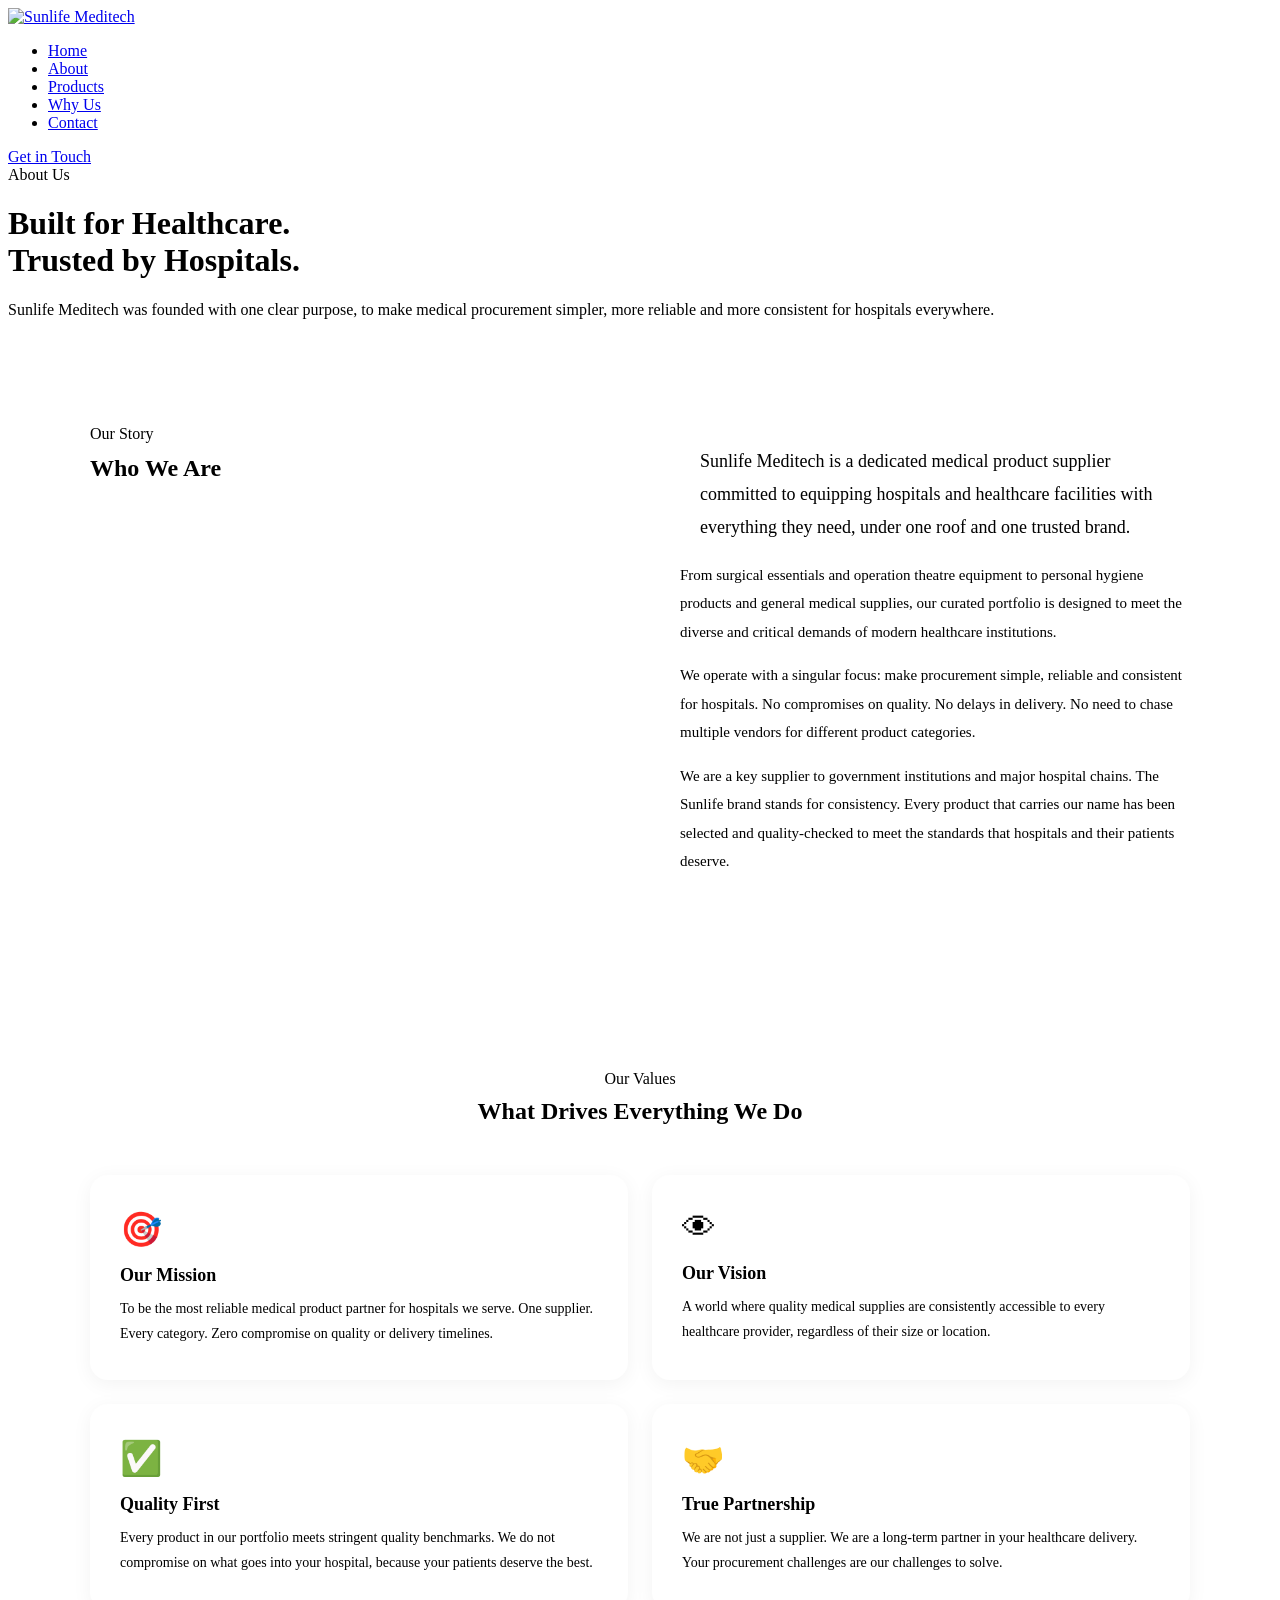
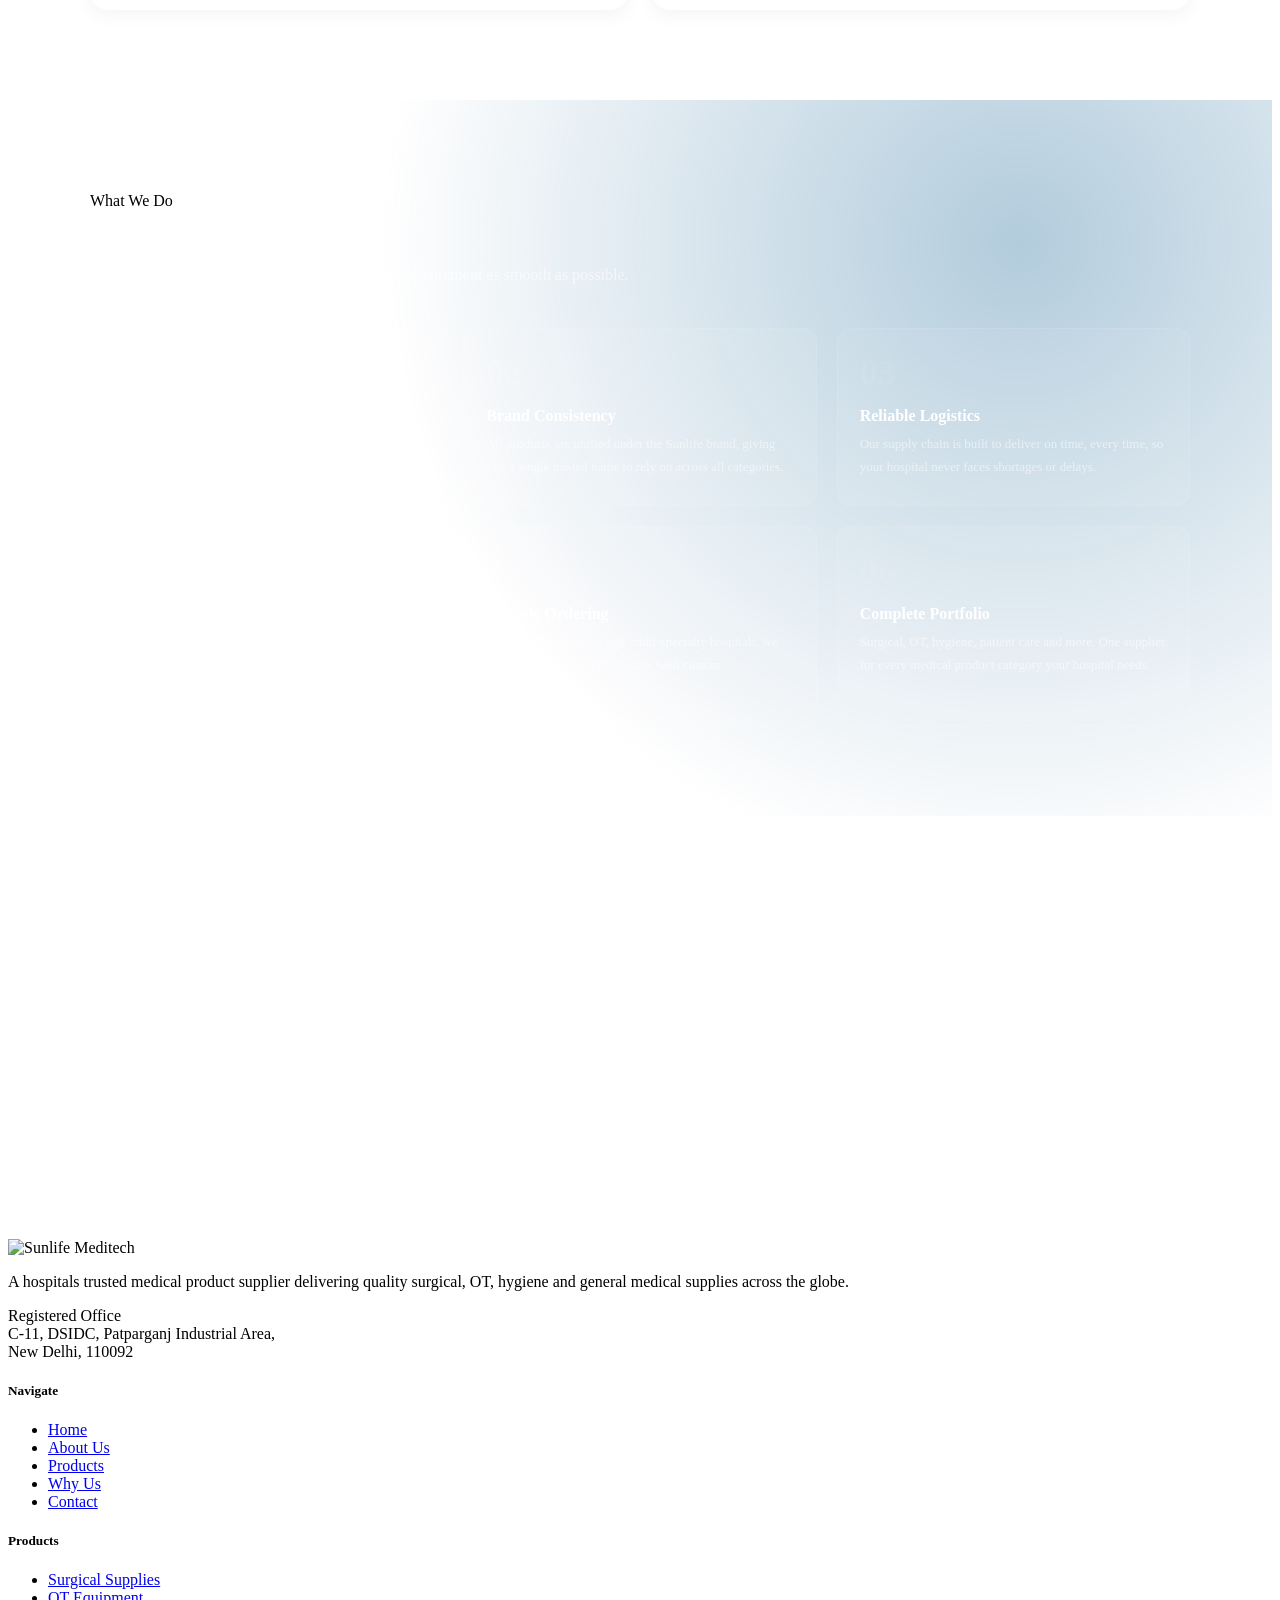
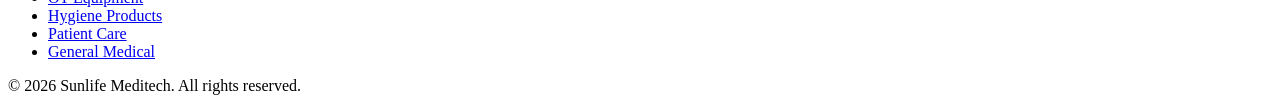
==== about.html @ 97c2a6d3 "Add files via upload" ====
<!DOCTYPE html>
<html lang="en">
<head>
  <meta charset="UTF-8"/>
  <meta name="viewport" content="width=device-width, initial-scale=1.0"/>
  <title>About Us | Sunlife Meditech</title>
  <link rel="stylesheet" href="css/style.css"/>
  <style>
    .story { padding: 90px 6%; background: var(--white); }
    .story-inner { max-width: 1100px; margin: 0 auto; display: grid; grid-template-columns: 1fr 1fr; gap: 80px; align-items: start; }
    .story-left { position: sticky; top: 100px; }
    .story-left .sec-title { margin-top: 12px; }
    .story-intro { font-size: 18px; font-weight: 400; line-height: 1.85; color: var(--text); margin: 20px 0 16px; border-left: 3px solid var(--orange); padding-left: 20px; }
    .story-body { font-size: 15px; color: var(--muted); line-height: 1.9; margin-bottom: 14px; }
    .values { padding: 90px 6%; background: var(--cream); }
    .values-inner { max-width: 1100px; margin: 0 auto; }
    .values-grid { display: grid; grid-template-columns: repeat(2,1fr); gap: 24px; margin-top: 50px; }
    .val-card { background: white; border-radius: 18px; padding: 34px 30px; box-shadow: 0 4px 20px rgba(0,0,0,0.05); border-top: 4px solid var(--blue); transition: transform 0.25s; }
    .val-card:hover { transform: translateY(-5px); }
    .val-card:nth-child(even) { border-top-color: var(--orange); }
    .val-card .vc-icon { font-size: 34px; margin-bottom: 16px; }
    .val-card .vc-title { font-size: 18px; font-weight: 700; color: var(--text); margin-bottom: 10px; }
    .val-card .vc-body { font-size: 14px; color: var(--muted); line-height: 1.8; }
    .what-we-do { padding: 90px 6%; background: var(--dark); position: relative; overflow: hidden; }
    .what-we-do::before { content: ''; position: absolute; inset: 0; background: radial-gradient(circle at 80% 20%, rgba(0,86,140,0.3) 0%, transparent 55%); }
    .wwd-inner { max-width: 1100px; margin: 0 auto; position: relative; z-index: 1; }
    .wwd-inner .sec-title { color: white; }
    .wwd-inner .sec-title span { color: var(--orange); }
    .wwd-inner .sec-sub { color: rgba(255,255,255,0.55); margin-bottom: 50px; }
    .wwd-grid { display: grid; grid-template-columns: repeat(3,1fr); gap: 20px; }
    .wwd-item { background: rgba(255,255,255,0.05); border: 1px solid rgba(255,255,255,0.08); border-radius: 14px; padding: 26px 22px; }
    .wwd-item .wi-num { font-size: 36px; font-weight: 800; color: rgba(255,255,255,0.06); line-height: 1; margin-bottom: 16px; }
    .wwd-item .wi-title { font-size: 16px; font-weight: 700; color: white; margin-bottom: 8px; }
    .wwd-item .wi-body { font-size: 13px; color: rgba(255,255,255,0.55); line-height: 1.75; }
    .commitment { padding: 90px 6%; background: var(--blue); }
    .commitment-inner { max-width: 900px; margin: 0 auto; text-align: center; }
    .commitment-inner h2 { font-size: clamp(28px, 4vw, 44px); font-weight: 800; color: white; line-height: 1.2; margin-bottom: 20px; }
    .commitment-inner p { font-size: 16px; color: rgba(255,255,255,0.75); line-height: 1.85; margin-bottom: 14px; }
    .commitment-inner a { display: inline-flex; align-items: center; gap: 8px; background: var(--orange); color: white; padding: 14px 32px; border-radius: 8px; font-weight: 700; font-size: 14px; text-decoration: none; margin-top: 16px; transition: all 0.2s; }
    .commitment-inner a:hover { background: var(--orange-deep); transform: translateY(-2px); }
    @media (max-width: 960px) { .story-inner { grid-template-columns: 1fr; } .story-left { position: static; } .values-grid { grid-template-columns: 1fr; } .wwd-grid { grid-template-columns: 1fr 1fr; } }
    @media (max-width: 640px) { .wwd-grid { grid-template-columns: 1fr; } }
  </style>
</head>
<body>
<nav id="mainNav" class="solid">
  <a href="index.html" class="logo-wrap"><img src="images/logo%20(5).png" alt="Sunlife Meditech"/></a>
  <ul class="nav-links" id="navLinks">
    <li><a href="index.html">Home</a></li>
    <li><a href="about.html" class="active">About</a></li>
    <li><a href="products.html">Products</a></li>
    <li><a href="why-us.html">Why Us</a></li>
    <li><a href="contact.html">Contact</a></li>
  </ul>
  <a href="contact.html" class="nav-btn">Get in Touch</a>
  <div class="hamburger" onclick="toggleMenu()"><span></span><span></span><span></span></div>
</nav>
<div class="page-hero">
  <div class="page-hero-inner">
    <div class="page-hero-tag">About Us</div>
    <h1>Built for <span>Healthcare.</span><br>Trusted by Hospitals.</h1>
    <p>Sunlife Meditech was founded with one clear purpose, to make medical procurement simpler, more reliable and more consistent for hospitals everywhere.</p>
  </div>
</div>
<section class="story">
  <div class="story-inner">
    <div class="story-left rl">
      <div class="sec-tag">Our Story</div>
      <h2 class="sec-title">Who We <span>Are</span></h2>
    </div>
    <div class="reveal">
      <p class="story-intro">Sunlife Meditech is a dedicated medical product supplier committed to equipping hospitals and healthcare facilities with everything they need, under one roof and one trusted brand.</p>
      <p class="story-body">From surgical essentials and operation theatre equipment to personal hygiene products and general medical supplies, our curated portfolio is designed to meet the diverse and critical demands of modern healthcare institutions.</p>
      <p class="story-body">We operate with a singular focus: make procurement simple, reliable and consistent for hospitals. No compromises on quality. No delays in delivery. No need to chase multiple vendors for different product categories.</p>
      <p class="story-body">We are a key supplier to government institutions and major hospital chains. The Sunlife brand stands for consistency. Every product that carries our name has been selected and quality-checked to meet the standards that hospitals and their patients deserve.</p>
    </div>
  </div>
</section>
<section class="values">
  <div class="values-inner">
    <div class="reveal" style="text-align:center;max-width:600px;margin:0 auto;">
      <div class="sec-tag" style="justify-content:center">Our Values</div>
      <h2 class="sec-title" style="margin-top:10px">What Drives <span>Everything We Do</span></h2>
    </div>
    <div class="values-grid">
      <div class="val-card reveal"><div class="vc-icon">&#127919;</div><div class="vc-title">Our Mission</div><div class="vc-body">To be the most reliable medical product partner for hospitals we serve. One supplier. Every category. Zero compromise on quality or delivery timelines.</div></div>
      <div class="val-card reveal"><div class="vc-icon">&#128065;</div><div class="vc-title">Our Vision</div><div class="vc-body">A world where quality medical supplies are consistently accessible to every healthcare provider, regardless of their size or location.</div></div>
      <div class="val-card reveal"><div class="vc-icon">&#9989;</div><div class="vc-title">Quality First</div><div class="vc-body">Every product in our portfolio meets stringent quality benchmarks. We do not compromise on what goes into your hospital, because your patients deserve the best.</div></div>
      <div class="val-card reveal"><div class="vc-icon">&#129309;</div><div class="vc-title">True Partnership</div><div class="vc-body">We are not just a supplier. We are a long-term partner in your healthcare delivery. Your procurement challenges are our challenges to solve.</div></div>
    </div>
  </div>
</section>
<section class="what-we-do">
  <div class="wwd-inner">
    <div class="reveal">
      <div class="sec-tag" style="color:var(--orange)"><span style="background:var(--orange);width:28px;height:2px;display:block"></span>What We Do</div>
      <h2 class="sec-title" style="margin-top:10px">How We <span>Serve Hospitals</span></h2>
      <p class="sec-sub" style="margin-top:12px;margin-bottom:44px;">Our operations are built around making hospital procurement as smooth as possible.</p>
    </div>
    <div class="wwd-grid">
      <div class="wwd-item reveal"><div class="wi-num">01</div><div class="wi-title">Product Sourcing</div><div class="wi-body">We source and quality-check every product in our portfolio, ensuring only the best reaches your facility.</div></div>
      <div class="wwd-item reveal"><div class="wi-num">02</div><div class="wi-title">Brand Consistency</div><div class="wi-body">All products are unified under the Sunlife brand, giving you a single trusted name to rely on across all categories.</div></div>
      <div class="wwd-item reveal"><div class="wi-num">03</div><div class="wi-title">Reliable Logistics</div><div class="wi-body">Our supply chain is built to deliver on time, every time, so your hospital never faces shortages or delays.</div></div>
      <div class="wwd-item reveal"><div class="wi-num">04</div><div class="wi-title">Dedicated Support</div><div class="wi-body">A dedicated account team manages your orders and resolves any queries quickly and professionally.</div></div>
      <div class="wwd-item reveal"><div class="wi-num">05</div><div class="wi-title">Flexible Ordering</div><div class="wi-body">From small clinics to large multi-specialty hospitals, we accommodate orders of all sizes with custom requirements.</div></div>
      <div class="wwd-item reveal"><div class="wi-num">06</div><div class="wi-title">Complete Portfolio</div><div class="wi-body">Surgical, OT, hygiene, patient care and more. One supplier for every medical product category your hospital needs.</div></div>
    </div>
  </div>
</section>
<section class="commitment">
  <div class="commitment-inner reveal">
    <h2>Our Commitment to You</h2>
    <p>When you partner with Sunlife Meditech, you get more than products. You get a team that is invested in the smooth running of your hospital, a consistent supply of quality-certified products, and a single point of contact for all your medical supply needs.</p>
    <a href="contact.html">Start a Conversation &#8594;</a>
  </div>
</section>
<footer>
  <div class="footer-inner">
    <div class="footer-brand">
      <div class="footer-logo"><img src="images/logo%20(5).png" alt="Sunlife Meditech"/></div>
      <p>A hospitals trusted medical product supplier delivering quality surgical, OT, hygiene and general medical supplies across the globe.</p>
      <div class="footer-offices">
        
        <div class="fo-block"><div class="fo-label">Registered Office</div><div class="fo-addr">C-11, DSIDC, Patparganj Industrial Area,<br>New Delhi, 110092</div></div>
      </div>
    </div>
    <div class="footer-col"><h5>Navigate</h5><ul><li><a href="index.html">Home</a></li><li><a href="about.html">About Us</a></li><li><a href="products.html">Products</a></li><li><a href="why-us.html">Why Us</a></li><li><a href="contact.html">Contact</a></li></ul></div>
    <div class="footer-col"><h5>Products</h5><ul><li><a href="products.html">Surgical Supplies</a></li><li><a href="products.html">OT Equipment</a></li><li><a href="products.html">Hygiene Products</a></li><li><a href="products.html">Patient Care</a></li><li><a href="products.html">General Medical</a></li></ul></div>
  </div>
  <div class="footer-bottom"><p>&#169; 2026 <span>Sunlife Meditech</span>. All rights reserved.</p></div>
</footer>
<script src="js/main.js"></script>
</body>
</html>
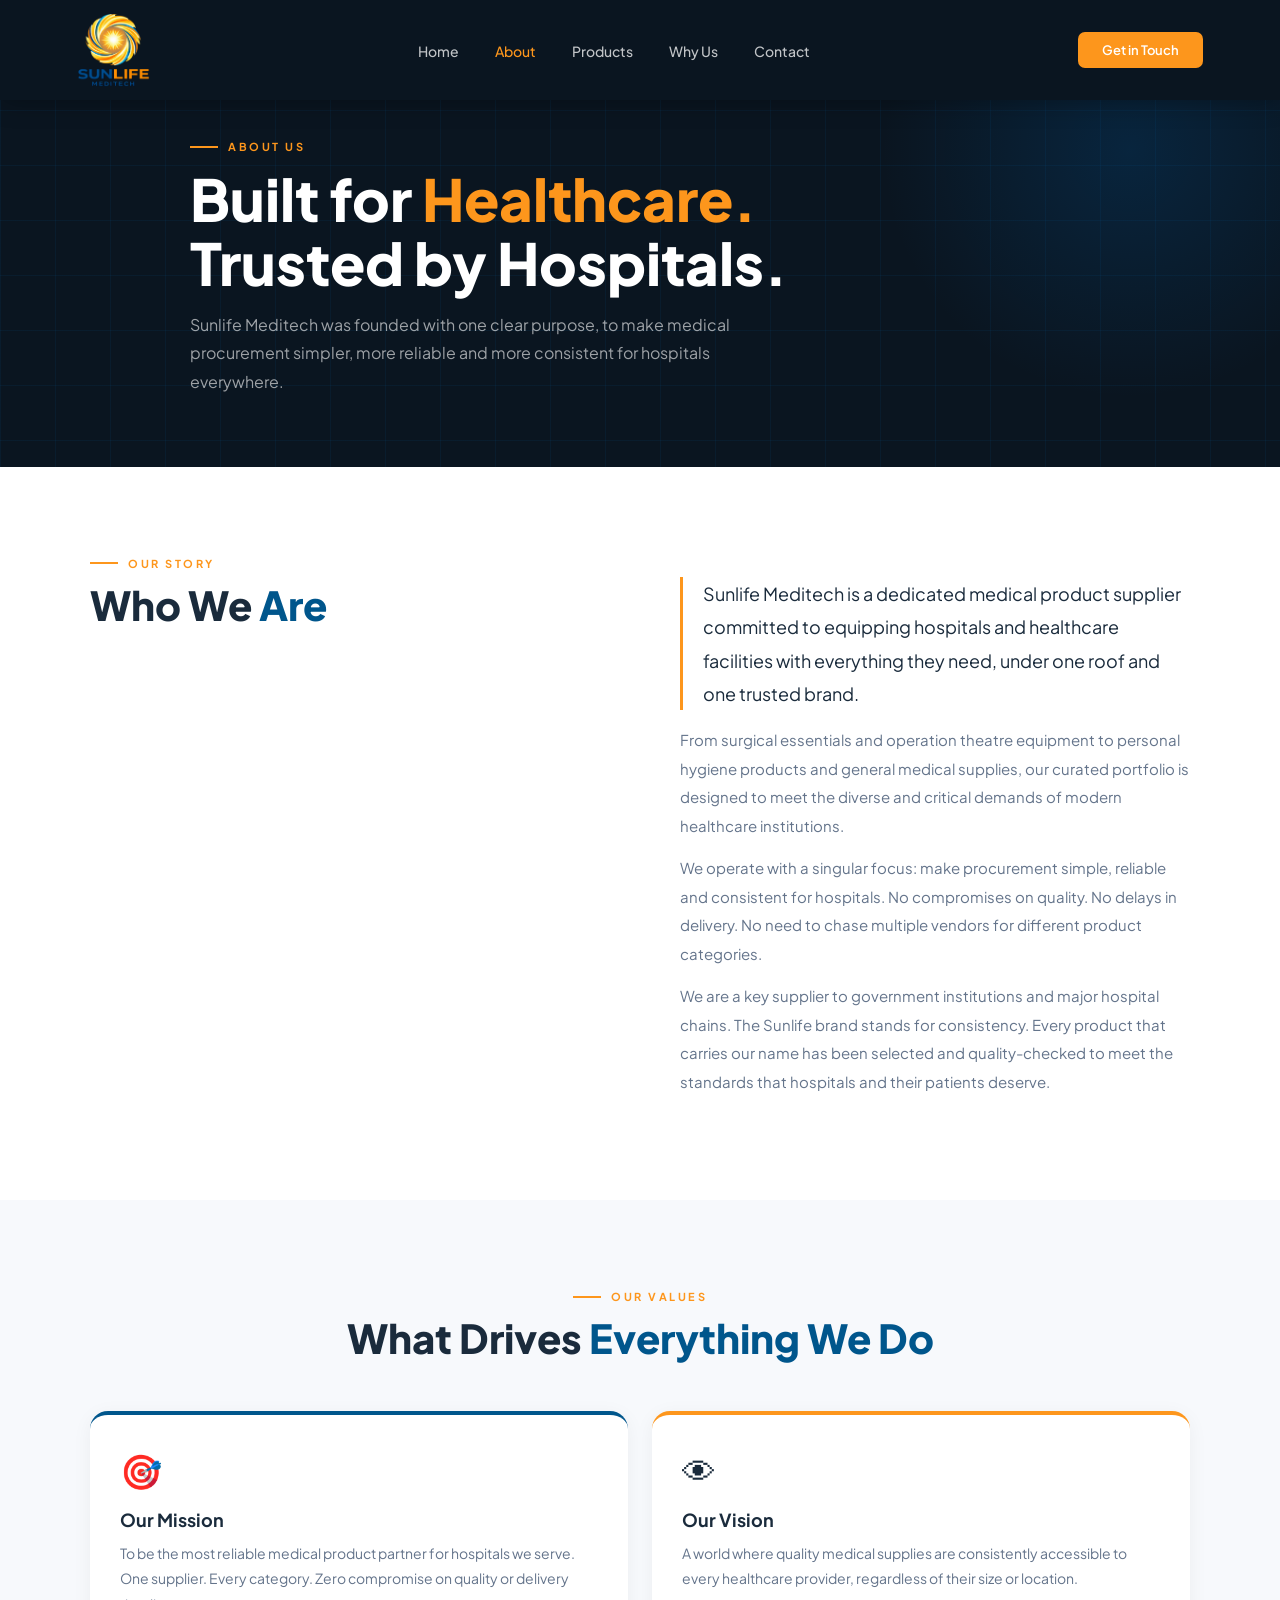
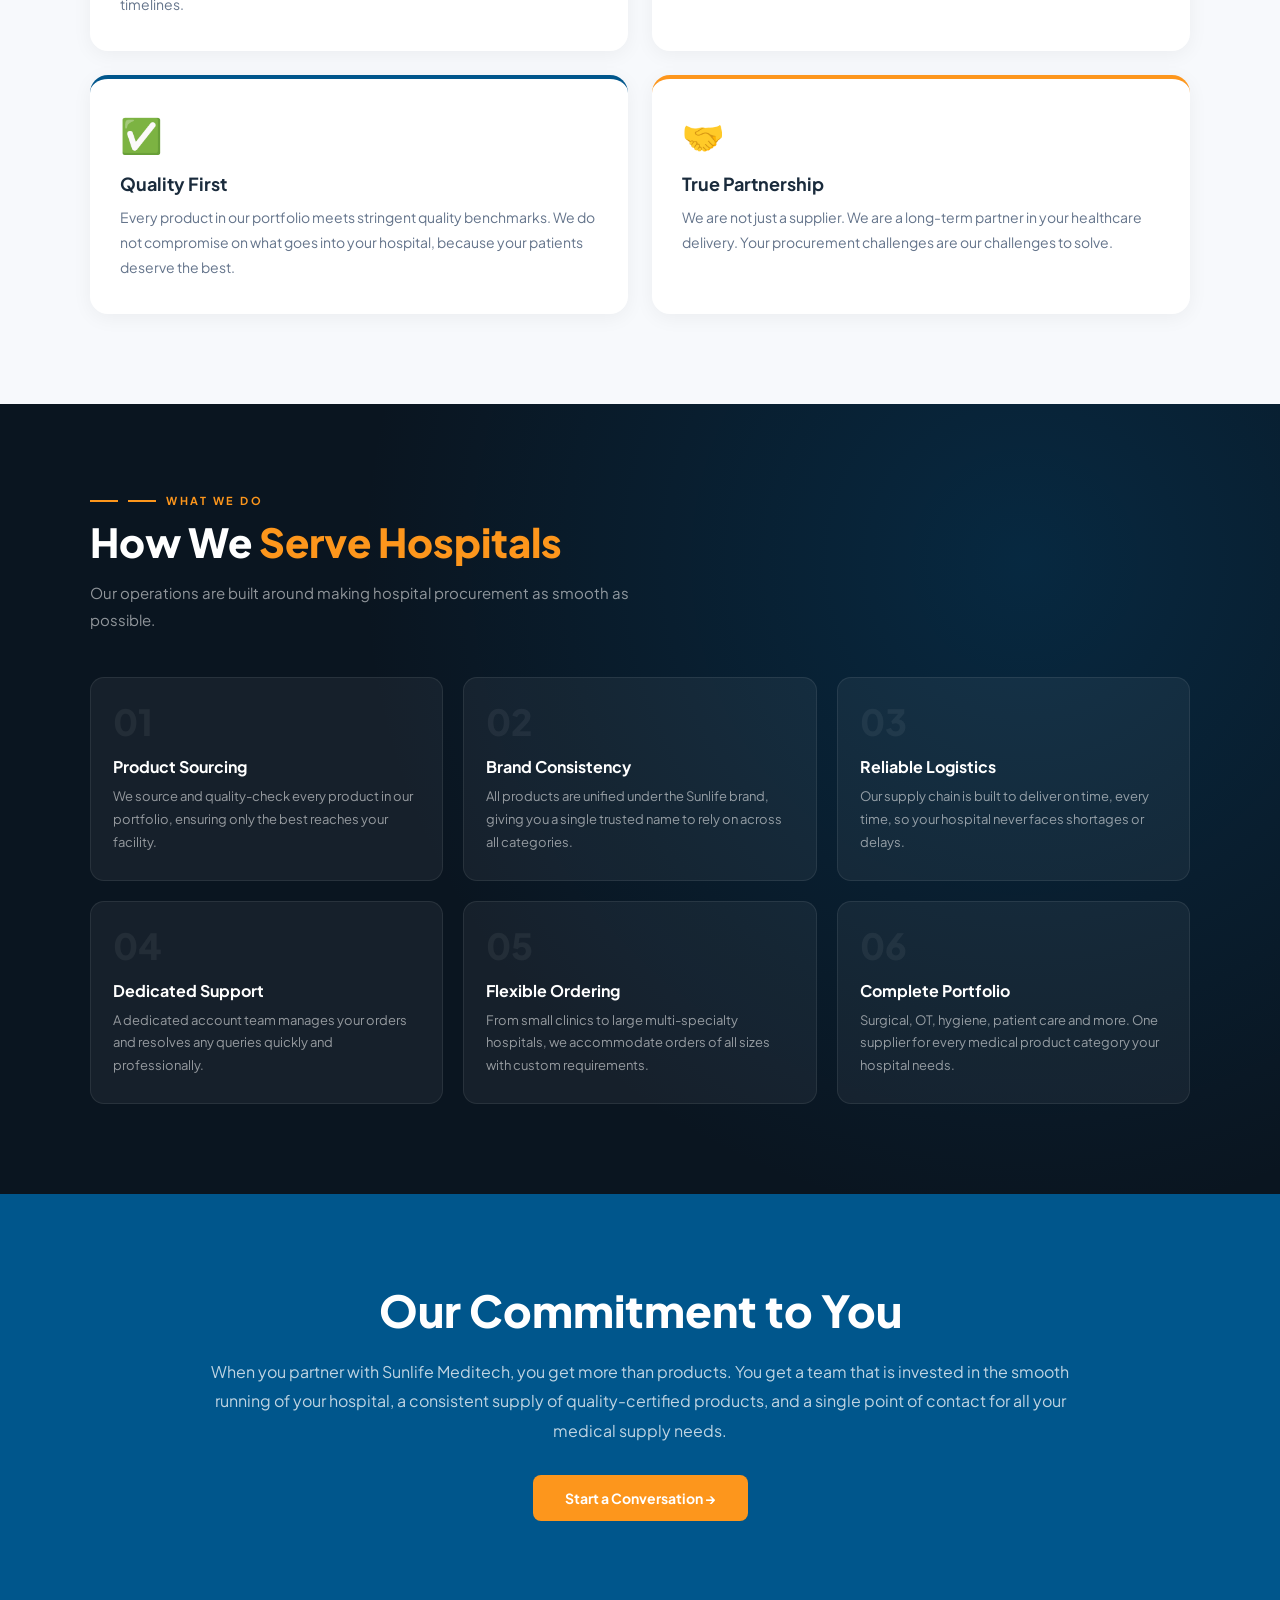
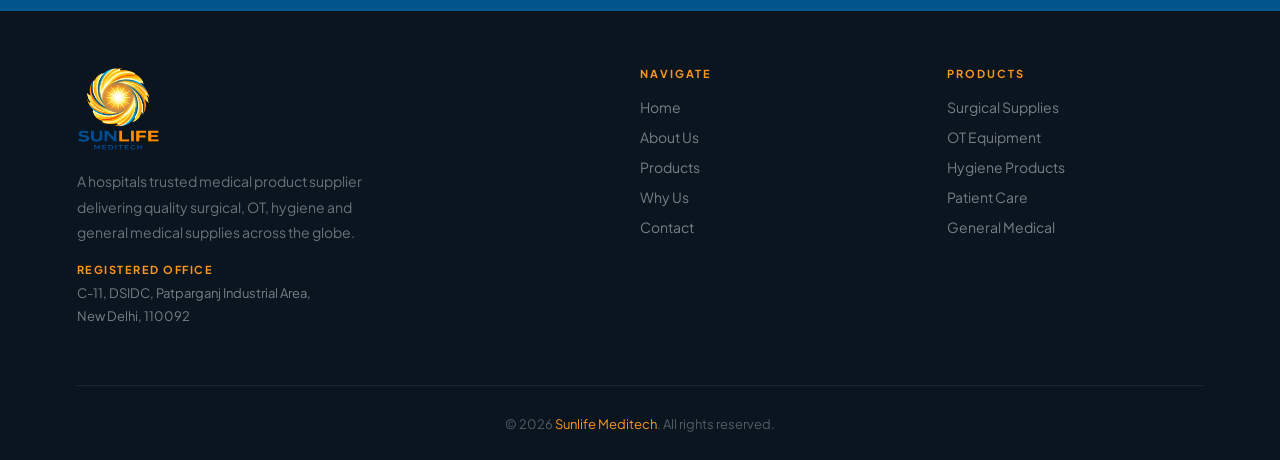
==== commit 4f2fbf94: "Install and configure Vercel Web Analytics ## Vercel Web Analytics Installation Complete  ### Summar" ====
--- a/about.html
+++ b/about.html
@@ -5,6 +5,7 @@
   <meta name="viewport" content="width=device-width, initial-scale=1.0"/>
   <title>About Us | Sunlife Meditech</title>
   <link rel="stylesheet" href="css/style.css"/>
+  <script defer src="https://cdn.vercel-insights.com/v1/script.js"></script>
   <style>
     .story { padding: 90px 6%; background: var(--white); }
     .story-inner { max-width: 1100px; margin: 0 auto; display: grid; grid-template-columns: 1fr 1fr; gap: 80px; align-items: start; }
--- a/css/style.css
+++ b/css/style.css
@@ -0,0 +1,94 @@
+@import url('https://fonts.googleapis.com/css2?family=Plus+Jakarta+Sans:wght@300;400;500;600;700;800&display=swap');
+
+:root {
+  --blue: #00568c;
+  --blue-deep: #003a61;
+  --blue-mid: #0072b8;
+  --blue-light: #e8f3fb;
+  --orange: #fd961c;
+  --orange-deep: #d97b0e;
+  --cream: #f7f9fc;
+  --white: #ffffff;
+  --dark: #0a1520;
+  --text: #1a2b3c;
+  --muted: #64748b;
+  --border: #e2e8f0;
+}
+
+*, *::before, *::after { margin: 0; padding: 0; box-sizing: border-box; }
+html { scroll-behavior: smooth; }
+body { font-family: 'Plus Jakarta Sans', sans-serif; background: var(--white); color: var(--text); overflow-x: hidden; }
+
+/* NAV */
+nav { position: fixed; top: 0; left: 0; width: 100%; z-index: 500; padding: 0 6%; display: flex; align-items: center; justify-content: space-between; height: 100px; transition: background 0.3s, box-shadow 0.3s; }
+nav.scrolled { background: #0a1520; backdrop-filter: blur(10px); box-shadow: 0 2px 24px rgba(0,0,0,0.3); }
+nav.solid { background: #0a1520; box-shadow: 0 2px 24px rgba(0,0,0,0.3); }
+.logo-wrap { display: flex; align-items: center; text-decoration: none; }
+.logo-wrap img { height: 74px; width: auto; object-fit: contain; }
+.footer-logo img { height: 84px; width: auto; object-fit: contain; }
+.nav-links { display: flex; gap: 36px; list-style: none; }
+.nav-links a { color: rgba(255,255,255,0.75); font-size: 14px; font-weight: 500; text-decoration: none; transition: color 0.2s; }
+.nav-links a:hover, .nav-links a.active { color: white; }
+.nav-links a.active { color: var(--orange); }
+.nav-btn { background: var(--orange); color: white; padding: 10px 24px; border-radius: 7px; font-weight: 600; font-size: 13px; text-decoration: none; transition: all 0.2s; }
+.nav-btn:hover { background: var(--orange-deep); }
+.hamburger { display: none; flex-direction: column; gap: 5px; cursor: pointer; }
+.hamburger span { width: 24px; height: 2px; background: white; border-radius: 2px; }
+
+/* PAGE HERO */
+.page-hero { background: var(--dark); padding: 140px 6% 70px; position: relative; overflow: hidden; }
+.page-hero::before { content: ''; position: absolute; inset: 0; background-image: linear-gradient(rgba(0,86,140,0.12) 1px, transparent 1px), linear-gradient(90deg, rgba(0,86,140,0.12) 1px, transparent 1px); background-size: 55px 55px; }
+.page-hero::after { content: ''; position: absolute; top: -100px; right: -100px; width: 500px; height: 500px; border-radius: 50%; background: radial-gradient(circle, rgba(0,100,180,0.2) 0%, transparent 70%); }
+.page-hero-inner { max-width: 900px; margin: 0 auto; position: relative; z-index: 2; }
+.page-hero-tag { font-size: 11px; font-weight: 700; letter-spacing: 2.5px; text-transform: uppercase; color: var(--orange); display: flex; align-items: center; gap: 10px; margin-bottom: 14px; }
+.page-hero-tag::before { content: ''; width: 28px; height: 2px; background: var(--orange); display: block; }
+.page-hero h1 { font-size: clamp(36px, 5vw, 58px); font-weight: 800; color: white; line-height: 1.1; margin-bottom: 16px; }
+.page-hero h1 span { color: var(--orange); }
+.page-hero p { font-size: 16px; color: rgba(255,255,255,0.6); line-height: 1.8; max-width: 600px; }
+
+/* SECTION COMMONS */
+.sec-tag { font-size: 11px; font-weight: 700; letter-spacing: 2.5px; text-transform: uppercase; color: var(--orange); display: flex; align-items: center; gap: 10px; margin-bottom: 12px; }
+.sec-tag::before { content: ''; width: 28px; height: 2px; background: var(--orange); display: block; }
+.sec-title { font-size: clamp(26px, 3.5vw, 40px); font-weight: 800; line-height: 1.15; color: var(--text); margin-bottom: 14px; }
+.sec-title span { color: var(--blue); }
+.sec-sub { font-size: 15px; color: var(--muted); line-height: 1.8; max-width: 580px; }
+
+/* TICKER */
+.ticker-wrap { background: var(--orange); padding: 11px 0; overflow: hidden; }
+.ticker { display: flex; white-space: nowrap; animation: tickerAnim 28s linear infinite; }
+.ticker-item { display: inline-flex; align-items: center; gap: 12px; font-size: 11px; font-weight: 700; letter-spacing: 2px; text-transform: uppercase; color: white; padding: 0 28px; }
+.ticker-item .sep { width: 5px; height: 5px; background: rgba(255,255,255,0.5); border-radius: 50%; }
+@keyframes tickerAnim { from { transform: translateX(0); } to { transform: translateX(-50%); } }
+
+/* FOOTER */
+footer { background: #0a1520; padding: 56px 6% 28px; }
+.footer-inner { max-width: 1200px; margin: 0 auto; display: grid; grid-template-columns: 2fr 1fr 1fr; gap: 50px; padding-bottom: 40px; border-bottom: 1px solid rgba(255,255,255,0.08); }
+.footer-brand p { font-size: 14px; color: rgba(255,255,255,0.4); line-height: 1.8; margin-top: 14px; max-width: 290px; }
+.footer-logo img { height: 84px; width: auto; object-fit: contain; }
+.footer-offices { margin-top: 18px; }
+.fo-block { margin-bottom: 16px; }
+.fo-label { font-size: 11px; font-weight: 700; letter-spacing: 1.5px; text-transform: uppercase; color: var(--orange); margin-bottom: 6px; }
+.fo-addr { font-size: 13px; color: rgba(255,255,255,0.45); line-height: 1.8; }
+.footer-col h5 { font-size: 11px; letter-spacing: 2px; text-transform: uppercase; color: var(--orange); font-weight: 700; margin-bottom: 16px; }
+.footer-col ul { list-style: none; display: flex; flex-direction: column; gap: 9px; }
+.footer-col ul a { font-size: 14px; color: rgba(255,255,255,0.45); text-decoration: none; transition: color 0.2s; }
+.footer-col ul a:hover { color: white; }
+.footer-bottom { max-width: 1200px; margin: 26px auto 0; font-size: 13px; color: rgba(255,255,255,0.3); text-align: center; padding-top: 4px; }
+.footer-bottom span { color: var(--orange); }
+
+/* SCROLL REVEAL */
+.reveal { opacity: 0; transform: translateY(30px); transition: opacity 0.6s ease, transform 0.6s ease; }
+.reveal.up { opacity: 1; transform: translateY(0); }
+.rl { opacity: 0; transform: translateX(-30px); transition: opacity 0.6s ease, transform 0.6s ease; }
+.rl.up { opacity: 1; transform: translateX(0); }
+.rr { opacity: 0; transform: translateX(30px); transition: opacity 0.6s ease, transform 0.6s ease; }
+.rr.up { opacity: 1; transform: translateX(0); }
+
+/* RESPONSIVE */
+@media (max-width: 960px) { .footer-inner { grid-template-columns: 1fr; gap: 30px; } }
+@media (max-width: 640px) {
+  .nav-links, .nav-btn { display: none; }
+  .hamburger { display: flex; }
+  .nav-links.open { display: flex; flex-direction: column; position: absolute; top: 72px; left: 0; right: 0; background: var(--dark); padding: 20px 6%; gap: 18px; }
+  .footer-bottom { flex-direction: column; text-align: center; }
+}
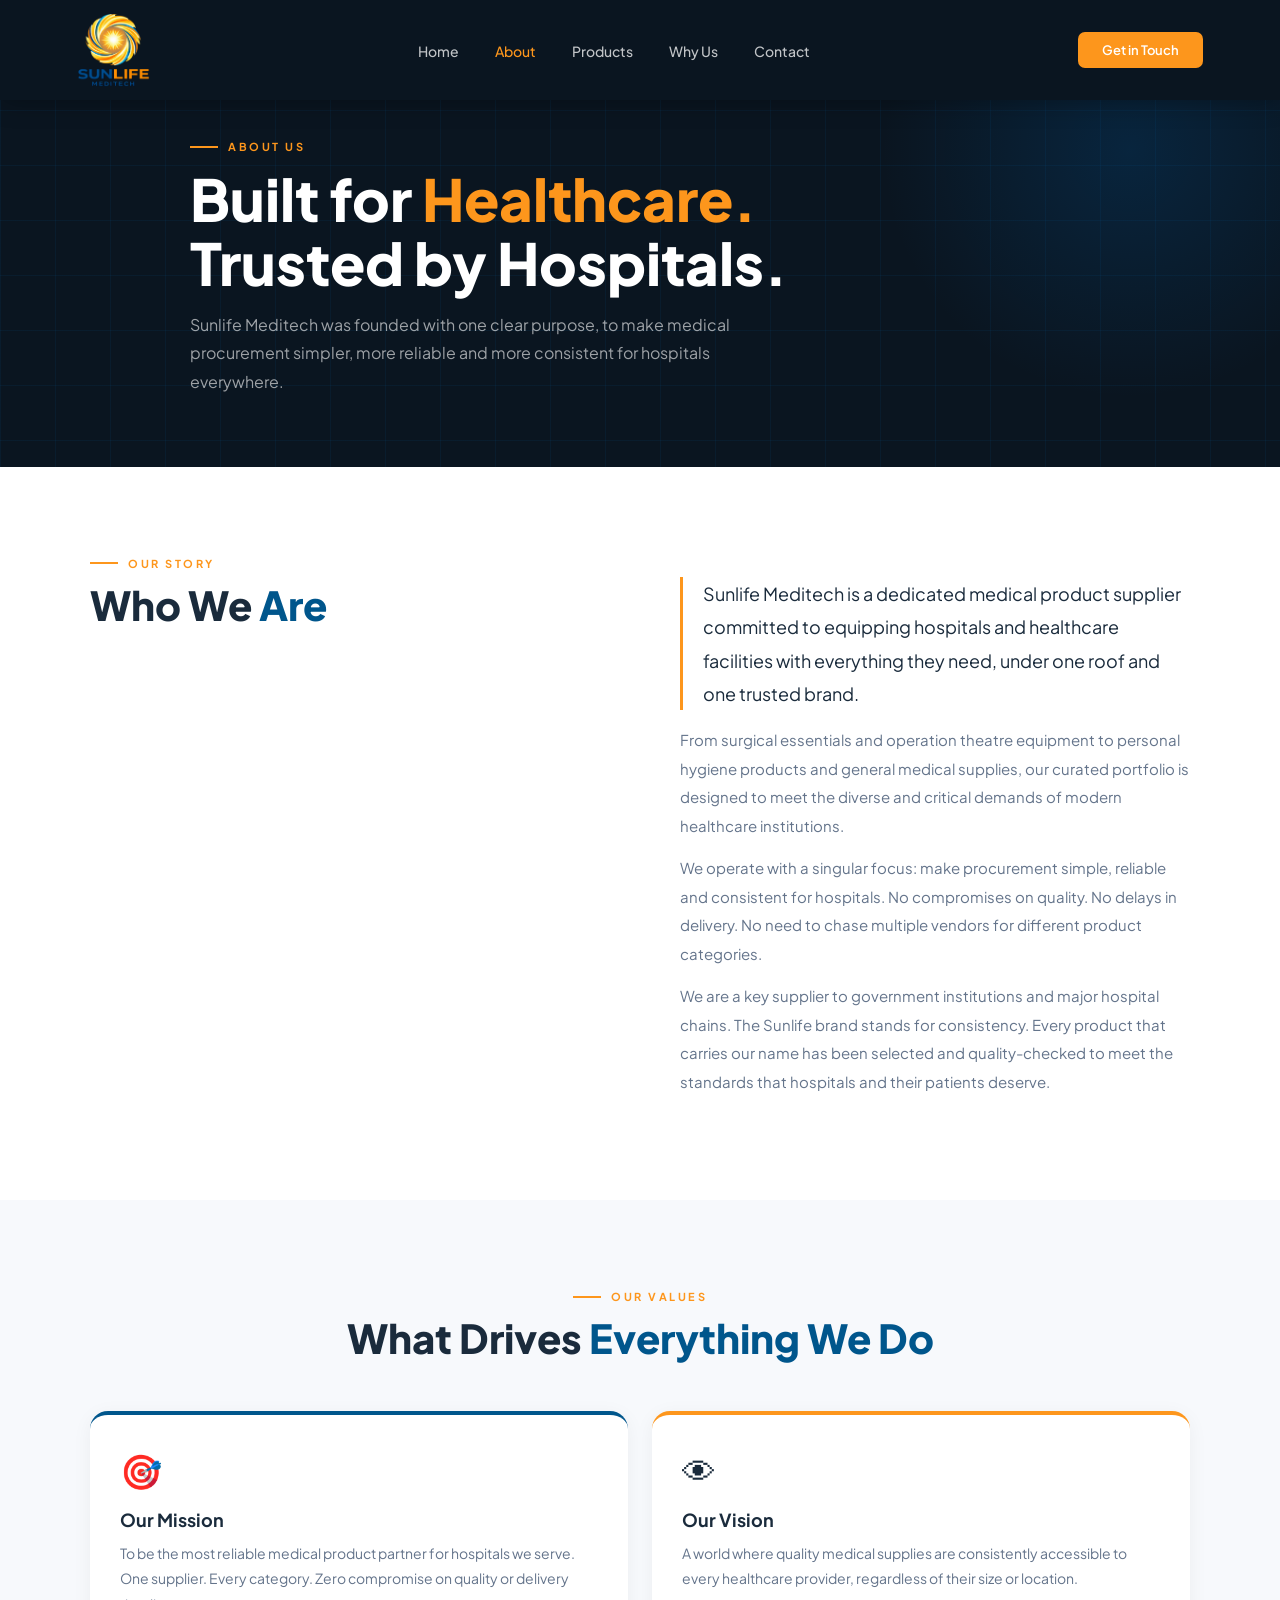
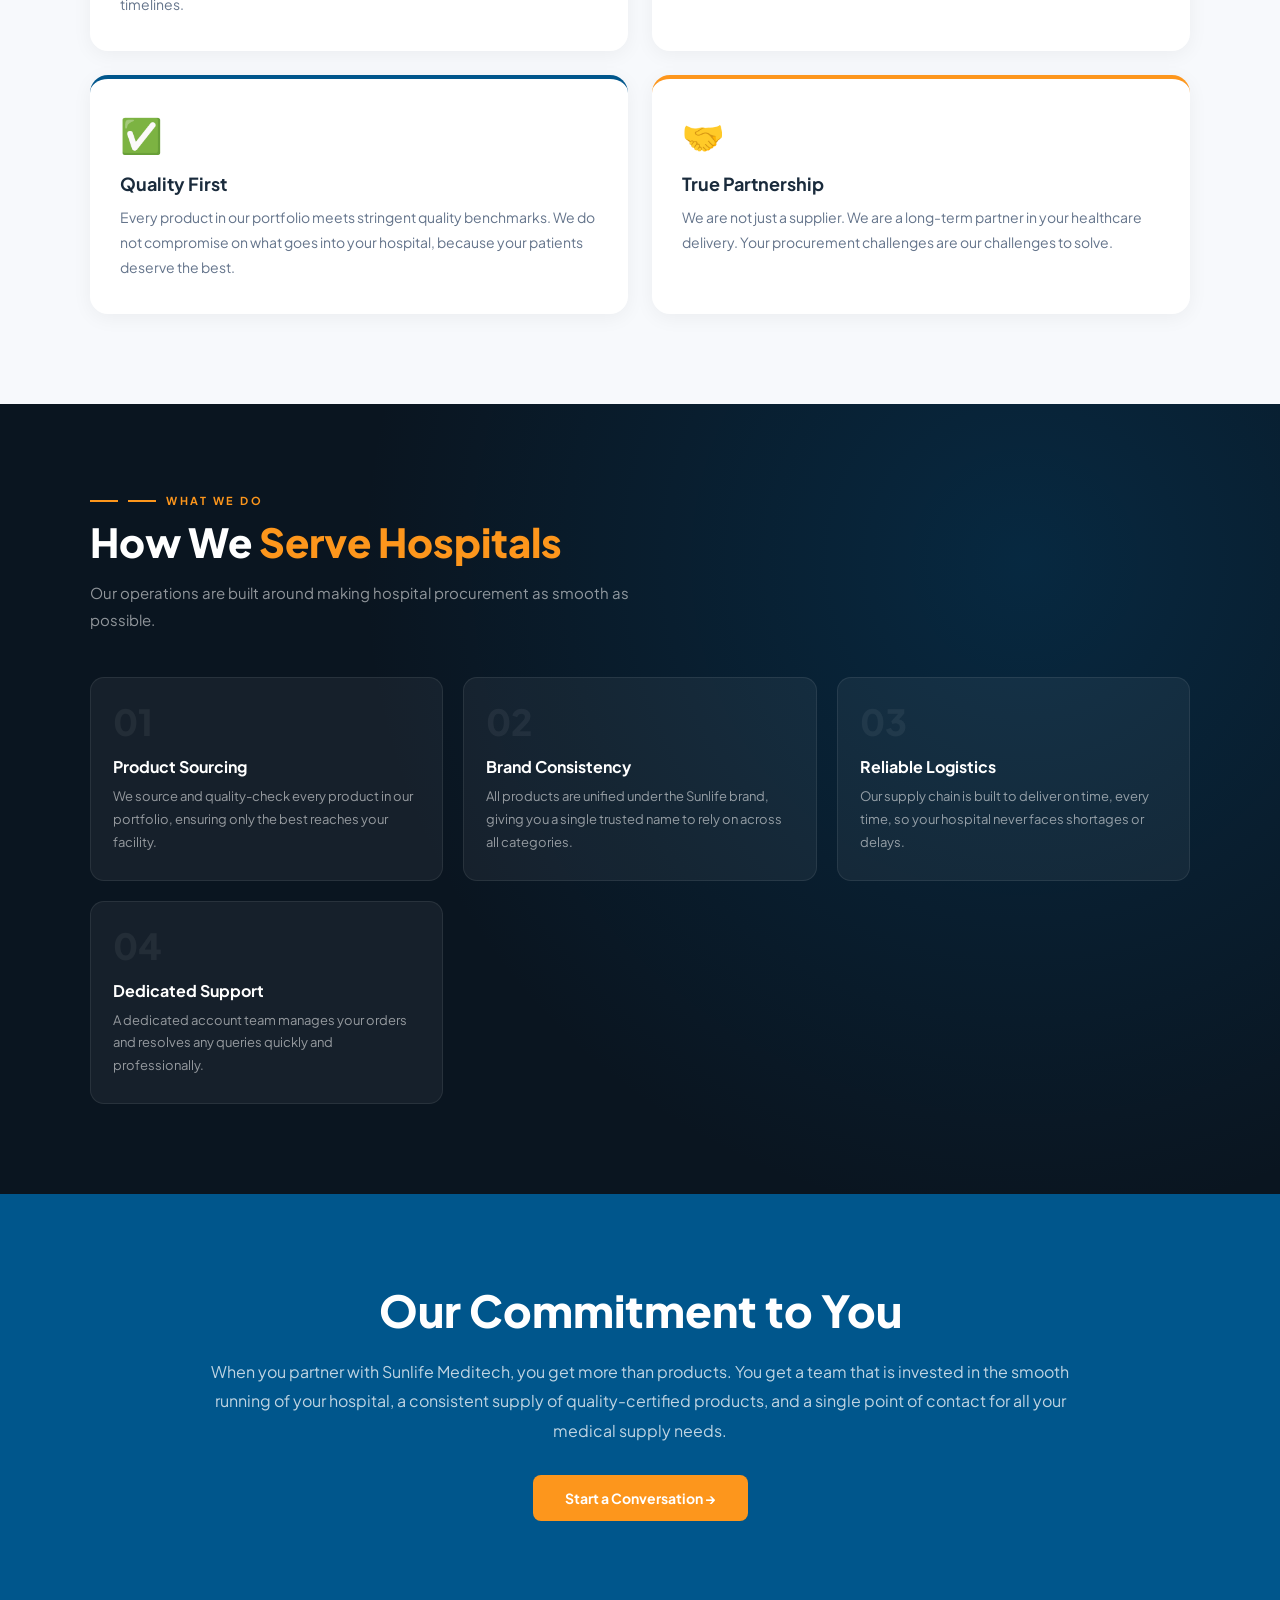
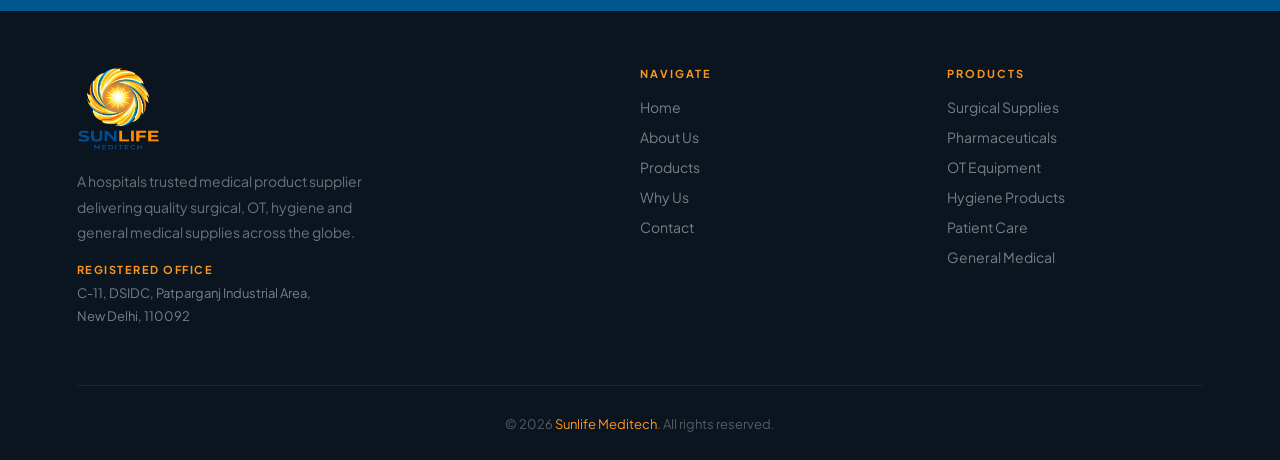
==== commit 9b47e094: "Update product list in footer section" ====
--- a/about.html
+++ b/about.html
@@ -4,8 +4,10 @@
   <meta charset="UTF-8"/>
   <meta name="viewport" content="width=device-width, initial-scale=1.0"/>
   <title>About Us | Sunlife Meditech</title>
+  <link rel="icon" type="image/x-icon" href="images/favicon.ico"/>
+  <link rel="icon" type="image/png" sizes="32x32" href="images/favicon-32.png"/>
+  <link rel="apple-touch-icon" sizes="192x192" href="images/favicon-192.png"/>
   <link rel="stylesheet" href="css/style.css"/>
-  <script defer src="https://cdn.vercel-insights.com/v1/script.js"></script>
   <style>
     .story { padding: 90px 6%; background: var(--white); }
     .story-inner { max-width: 1100px; margin: 0 auto; display: grid; grid-template-columns: 1fr 1fr; gap: 80px; align-items: start; }
@@ -126,7 +128,7 @@
       </div>
     </div>
     <div class="footer-col"><h5>Navigate</h5><ul><li><a href="index.html">Home</a></li><li><a href="about.html">About Us</a></li><li><a href="products.html">Products</a></li><li><a href="why-us.html">Why Us</a></li><li><a href="contact.html">Contact</a></li></ul></div>
-    <div class="footer-col"><h5>Products</h5><ul><li><a href="products.html">Surgical Supplies</a></li><li><a href="products.html">OT Equipment</a></li><li><a href="products.html">Hygiene Products</a></li><li><a href="products.html">Patient Care</a></li><li><a href="products.html">General Medical</a></li></ul></div>
+    <div class="footer-col"><h5>Products</h5><ul><li><a href="products.html">Surgical Supplies</a></li><li><a href="products.html">Pharmaceuticals</a></li><li><a href="products.html">OT Equipment</a></li><li><a href="products.html">Hygiene Products</a></li><li><a href="products.html">Patient Care</a></li><li><a href="products.html">General Medical</a></li></ul></div>
   </div>
   <div class="footer-bottom"><p>&#169; 2026 <span>Sunlife Meditech</span>. All rights reserved.</p></div>
 </footer>
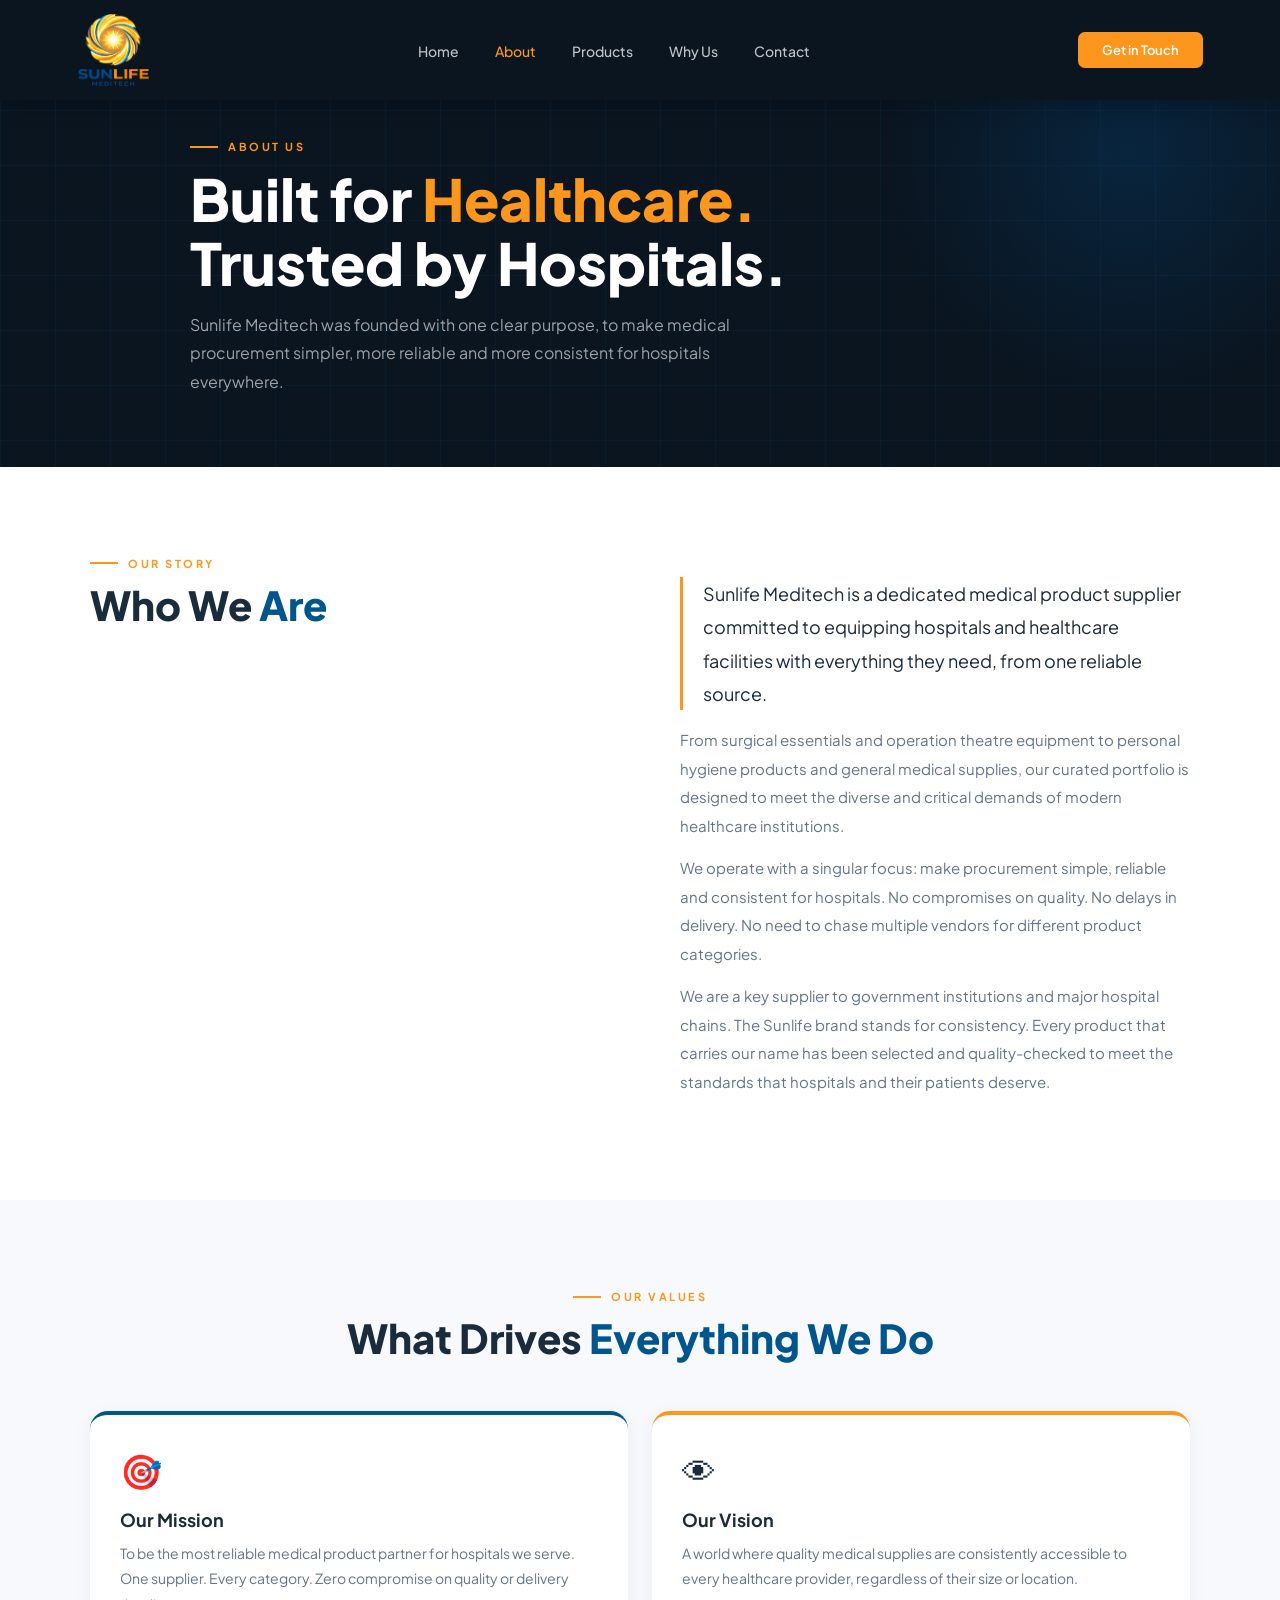
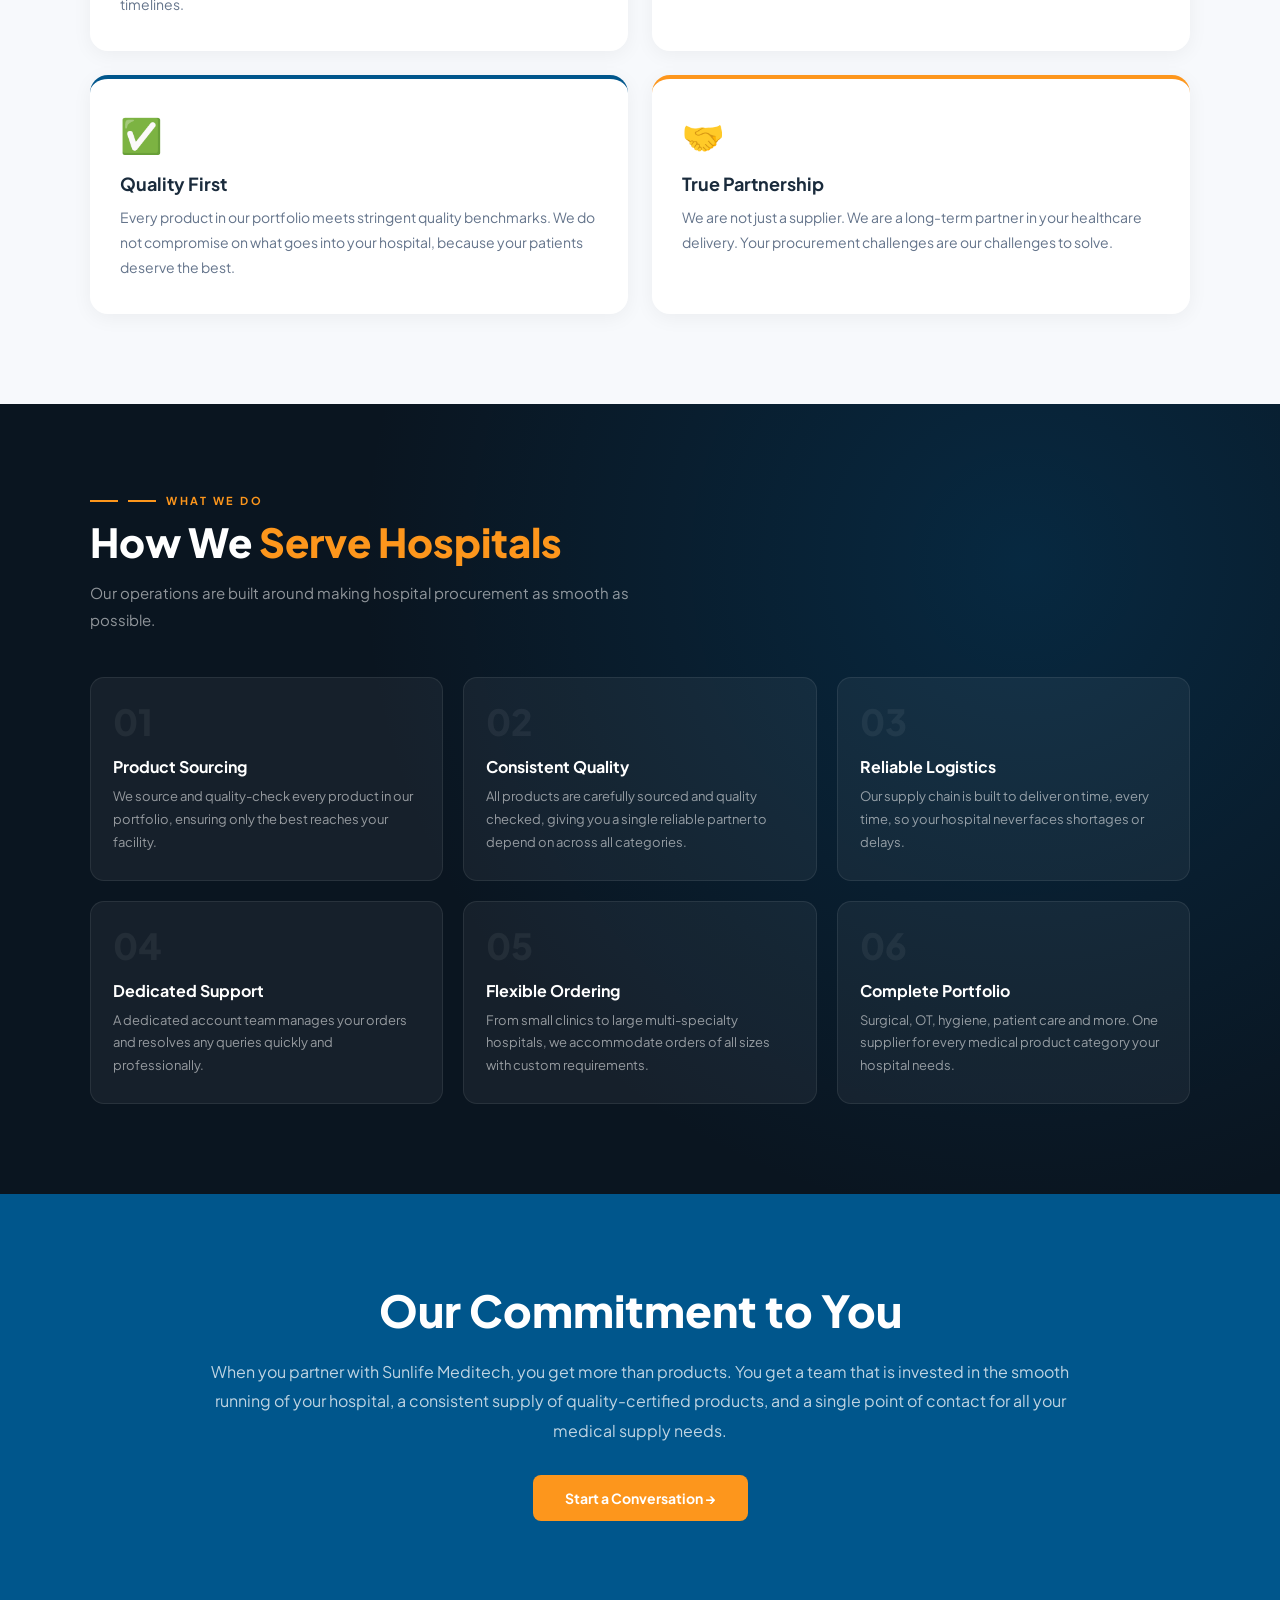
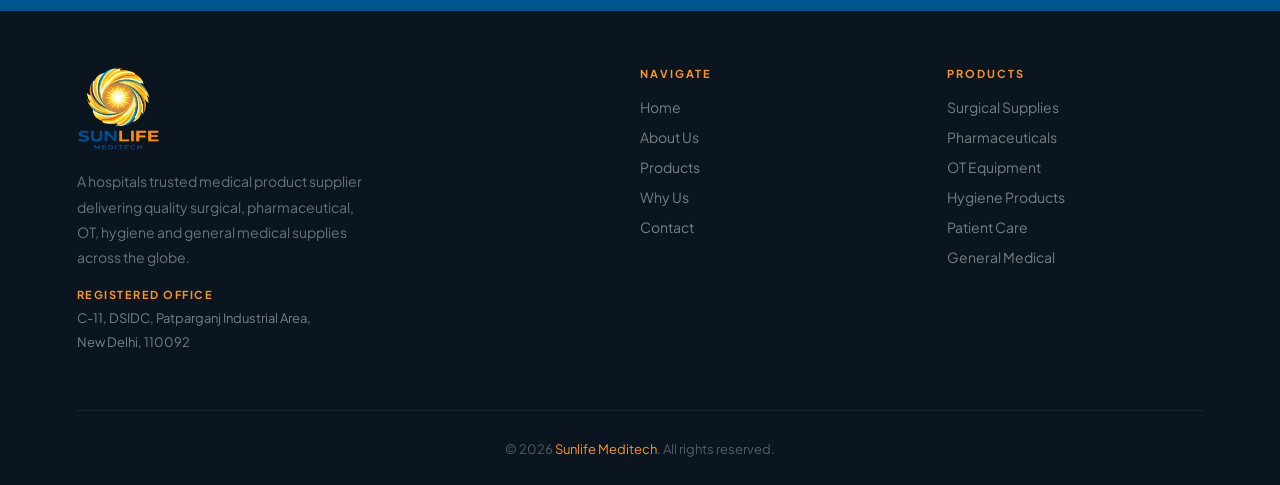
==== commit 730b03ac: "Update introductory text and footer description" ====
--- a/about.html
+++ b/about.html
@@ -72,7 +72,7 @@
       <h2 class="sec-title">Who We <span>Are</span></h2>
     </div>
     <div class="reveal">
-      <p class="story-intro">Sunlife Meditech is a dedicated medical product supplier committed to equipping hospitals and healthcare facilities with everything they need, under one roof and one trusted brand.</p>
+      <p class="story-intro">Sunlife Meditech is a dedicated medical product supplier committed to equipping hospitals and healthcare facilities with everything they need, from one reliable source.</p>
       <p class="story-body">From surgical essentials and operation theatre equipment to personal hygiene products and general medical supplies, our curated portfolio is designed to meet the diverse and critical demands of modern healthcare institutions.</p>
       <p class="story-body">We operate with a singular focus: make procurement simple, reliable and consistent for hospitals. No compromises on quality. No delays in delivery. No need to chase multiple vendors for different product categories.</p>
       <p class="story-body">We are a key supplier to government institutions and major hospital chains. The Sunlife brand stands for consistency. Every product that carries our name has been selected and quality-checked to meet the standards that hospitals and their patients deserve.</p>
@@ -102,7 +102,7 @@
     </div>
     <div class="wwd-grid">
       <div class="wwd-item reveal"><div class="wi-num">01</div><div class="wi-title">Product Sourcing</div><div class="wi-body">We source and quality-check every product in our portfolio, ensuring only the best reaches your facility.</div></div>
-      <div class="wwd-item reveal"><div class="wi-num">02</div><div class="wi-title">Brand Consistency</div><div class="wi-body">All products are unified under the Sunlife brand, giving you a single trusted name to rely on across all categories.</div></div>
+      <div class="wwd-item reveal"><div class="wi-num">02</div><div class="wi-title">Consistent Quality</div><div class="wi-body">All products are carefully sourced and quality checked, giving you a single reliable partner to depend on across all categories.</div></div>
       <div class="wwd-item reveal"><div class="wi-num">03</div><div class="wi-title">Reliable Logistics</div><div class="wi-body">Our supply chain is built to deliver on time, every time, so your hospital never faces shortages or delays.</div></div>
       <div class="wwd-item reveal"><div class="wi-num">04</div><div class="wi-title">Dedicated Support</div><div class="wi-body">A dedicated account team manages your orders and resolves any queries quickly and professionally.</div></div>
       <div class="wwd-item reveal"><div class="wi-num">05</div><div class="wi-title">Flexible Ordering</div><div class="wi-body">From small clinics to large multi-specialty hospitals, we accommodate orders of all sizes with custom requirements.</div></div>
@@ -121,7 +121,7 @@
   <div class="footer-inner">
     <div class="footer-brand">
       <div class="footer-logo"><img src="images/logo%20(5).png" alt="Sunlife Meditech"/></div>
-      <p>A hospitals trusted medical product supplier delivering quality surgical, OT, hygiene and general medical supplies across the globe.</p>
+      <p>A hospitals trusted medical product supplier delivering quality surgical, pharmaceutical, OT, hygiene and general medical supplies across the globe.</p>
       <div class="footer-offices">
         
         <div class="fo-block"><div class="fo-label">Registered Office</div><div class="fo-addr">C-11, DSIDC, Patparganj Industrial Area,<br>New Delhi, 110092</div></div>
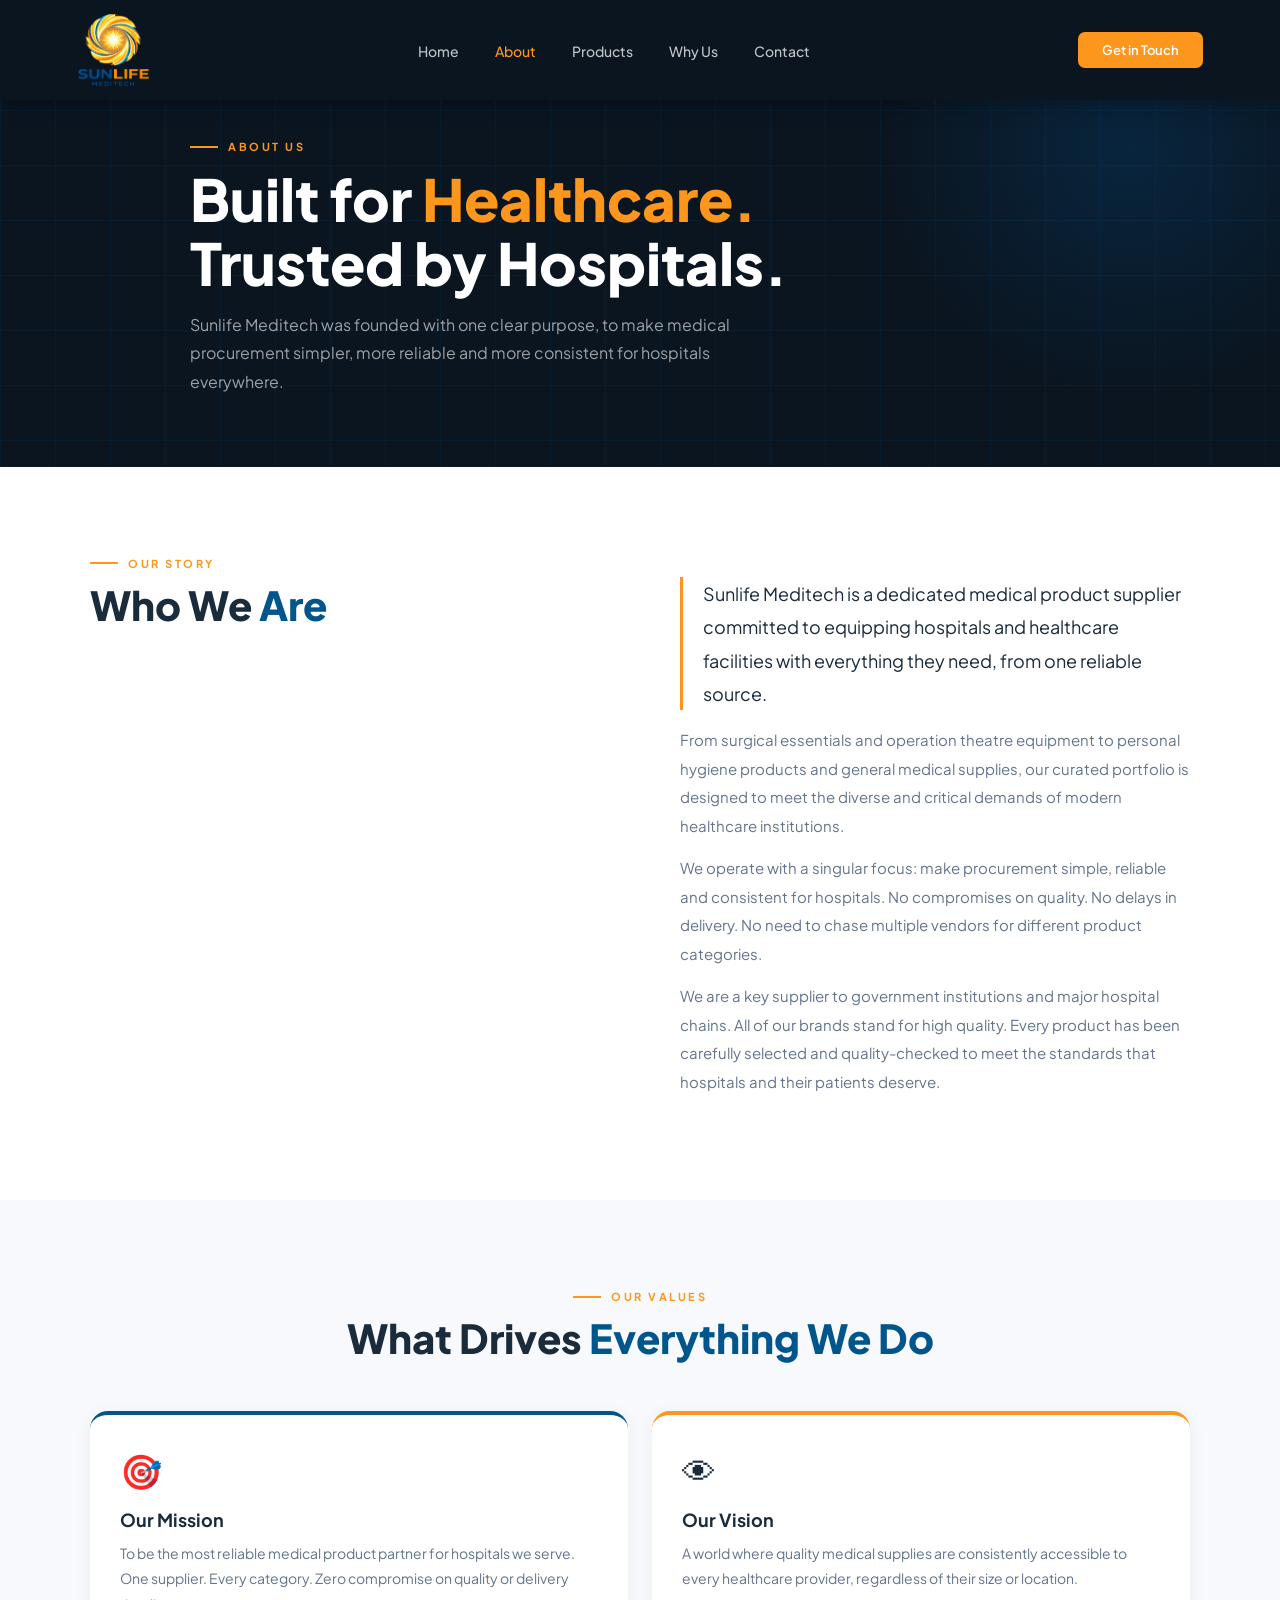
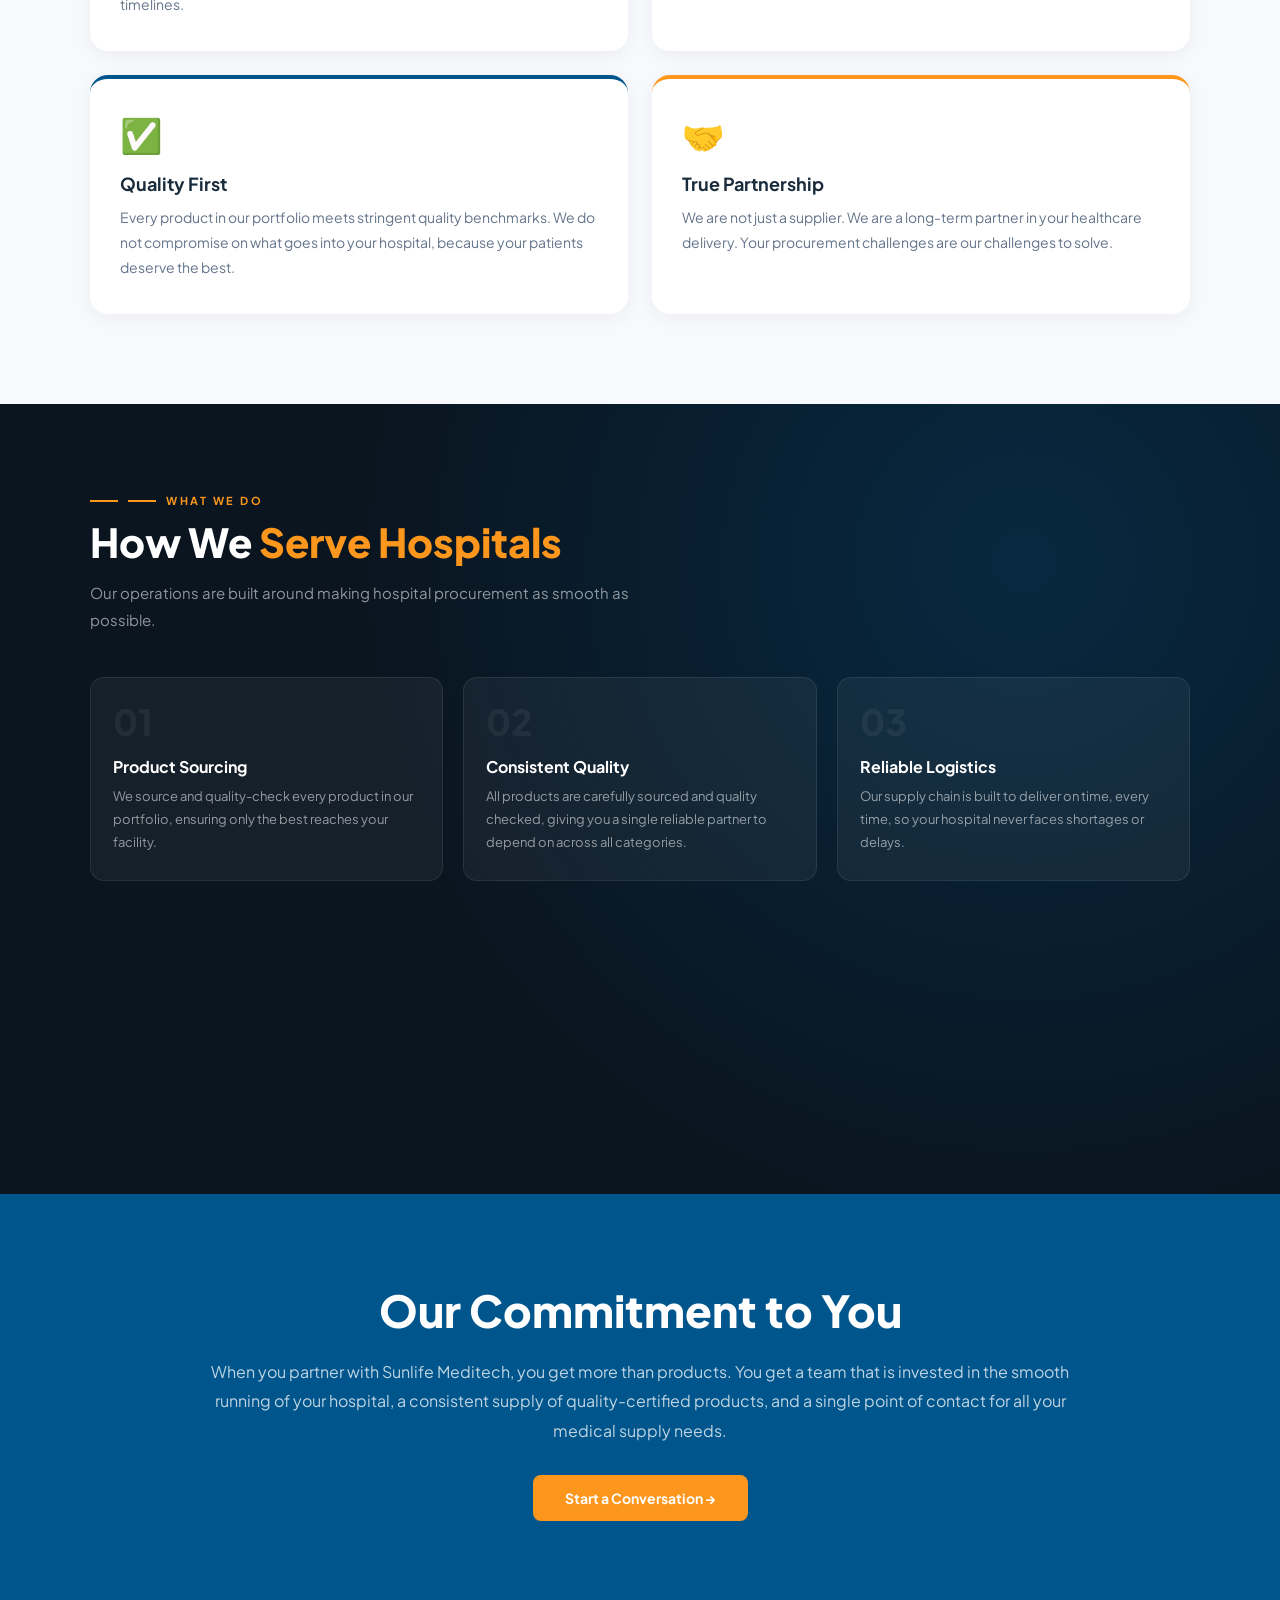
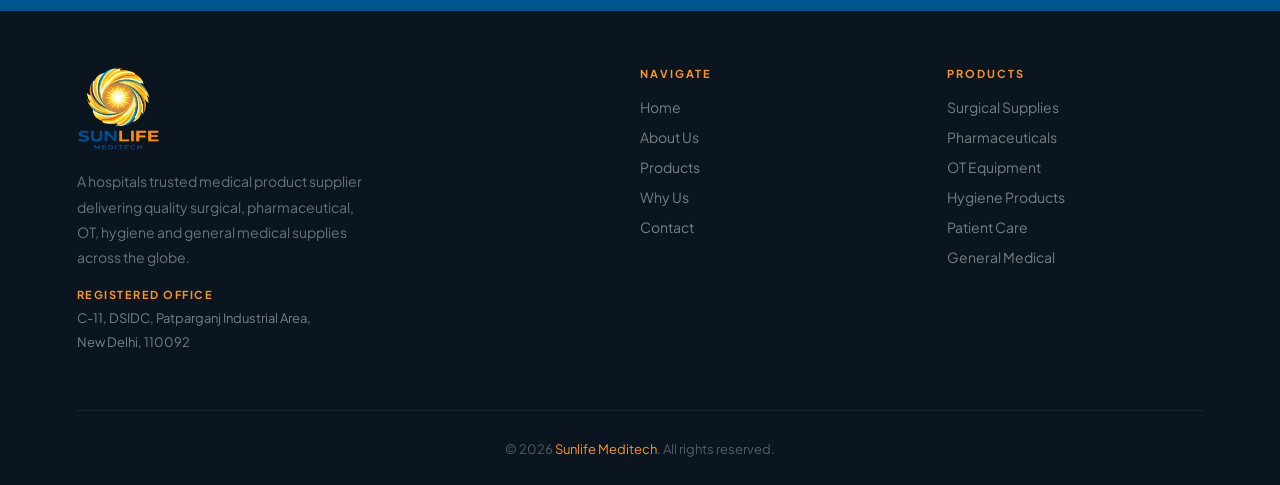
==== commit d4fc323e: "Revise description of Sunlife brand quality assurance" ====
--- a/about.html
+++ b/about.html
@@ -75,7 +75,7 @@
       <p class="story-intro">Sunlife Meditech is a dedicated medical product supplier committed to equipping hospitals and healthcare facilities with everything they need, from one reliable source.</p>
       <p class="story-body">From surgical essentials and operation theatre equipment to personal hygiene products and general medical supplies, our curated portfolio is designed to meet the diverse and critical demands of modern healthcare institutions.</p>
       <p class="story-body">We operate with a singular focus: make procurement simple, reliable and consistent for hospitals. No compromises on quality. No delays in delivery. No need to chase multiple vendors for different product categories.</p>
-      <p class="story-body">We are a key supplier to government institutions and major hospital chains. The Sunlife brand stands for consistency. Every product that carries our name has been selected and quality-checked to meet the standards that hospitals and their patients deserve.</p>
+      <p class="story-body">We are a key supplier to government institutions and major hospital chains. All of our brands stand for high quality. Every product has been carefully selected and quality-checked to meet the standards that hospitals and their patients deserve.</p>
     </div>
   </div>
 </section>
